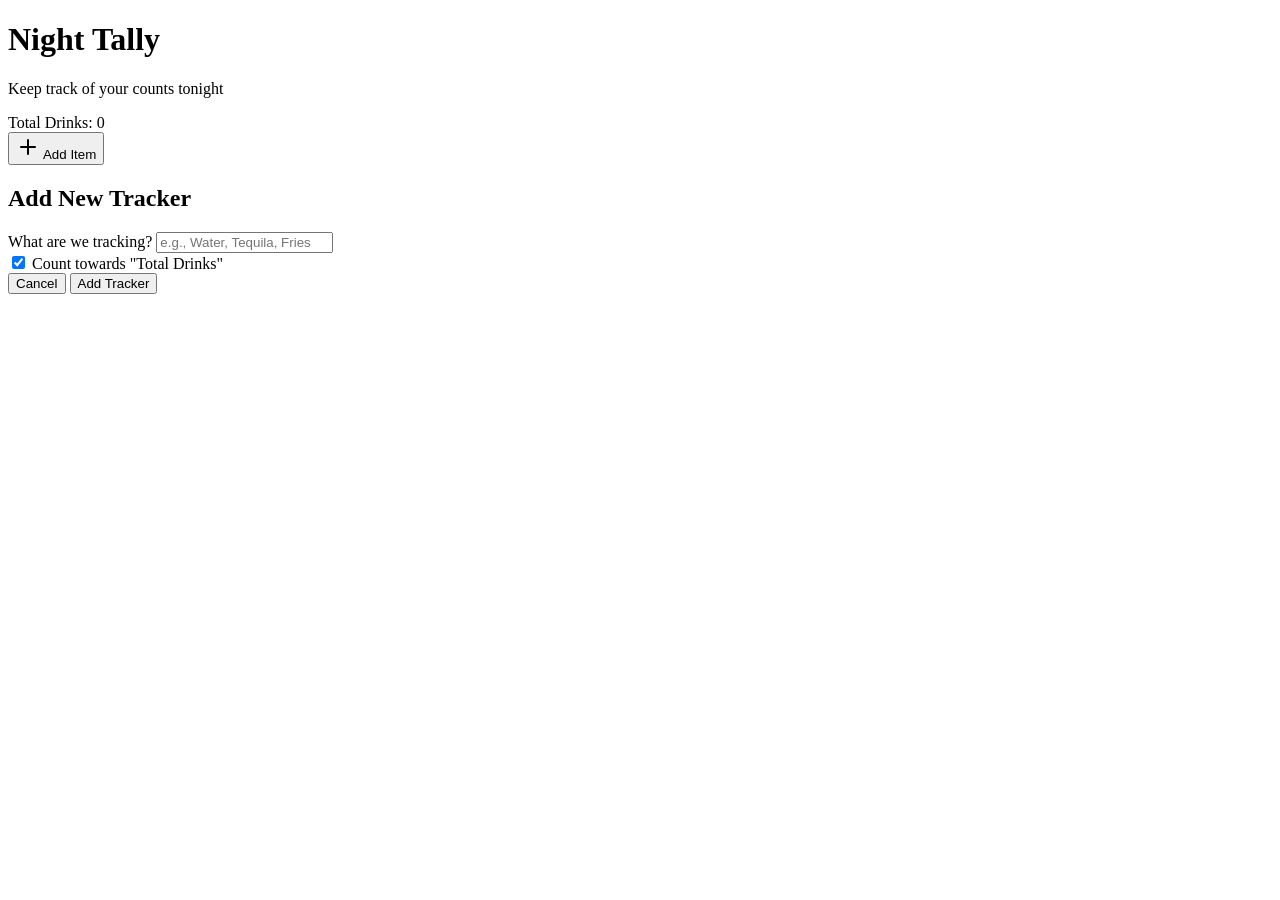
==== night-tally/index.html @ b8900236 "Auto-deploy Night Tally app to subfolder" ====
<!DOCTYPE html>
<html lang="en">
<head>
    <meta charset="UTF-8">
    <meta name="viewport" content="width=device-width, initial-scale=1.0, maximum-scale=1.0, user-scalable=no">
    <title>Night Tally</title>
    <meta name="description" content="A sleek drink and item counter for your night out.">
    <link rel="preconnect" href="https://fonts.googleapis.com">
    <link rel="preconnect" href="https://fonts.gstatic.com" crossorigin>
    <link href="https://fonts.googleapis.com/css2?family=Outfit:wght@300;400;600;800&display=swap" rel="stylesheet">
    <link rel="stylesheet" href="styles.css">
</head>
<body>
    <div class="app-container">
        <header class="header">
            <h1>Night Tally</h1>
            <p>Keep track of your counts tonight</p>
            <div class="total-drinks-badge">Total Drinks: <span id="total-drinks-count">0</span></div>
        </header>

        <main class="tally-grid" id="tally-grid">
            <!-- Items will be generated here by JavaScript -->
        </main>

        <button class="add-item-btn" id="add-item-btn" aria-label="Add new item">
            <svg xmlns="http://www.w3.org/2000/svg" width="24" height="24" viewBox="0 0 24 24" fill="none" stroke="currentColor" stroke-width="2" stroke-linecap="round" stroke-linejoin="round"><line x1="12" y1="5" x2="12" y2="19"></line><line x1="5" y1="12" x2="19" y2="12"></line></svg>
            <span>Add Item</span>
        </button>
    </div>

    <!-- Add Item Modal -->
    <div class="modal-overlay" id="add-modal">
        <div class="modal-content glass-panel">
            <h2>Add New Tracker</h2>
            <div class="form-group">
                <label for="item-name">What are we tracking?</label>
                <input type="text" id="item-name" placeholder="e.g., Water, Tequila, Fries" autocomplete="off">
            </div>
            <div class="form-group check-group">
                <label>
                    <input type="checkbox" id="is-drink" checked>
                    Count towards "Total Drinks"
                </label>
            </div>
            <div class="modal-actions">
                <button class="btn btn-secondary" id="cancel-add-btn">Cancel</button>
                <button class="btn btn-primary" id="confirm-add-btn">Add Tracker</button>
            </div>
        </div>
    </div>

    <script src="script.js"></script>
</body>
</html>
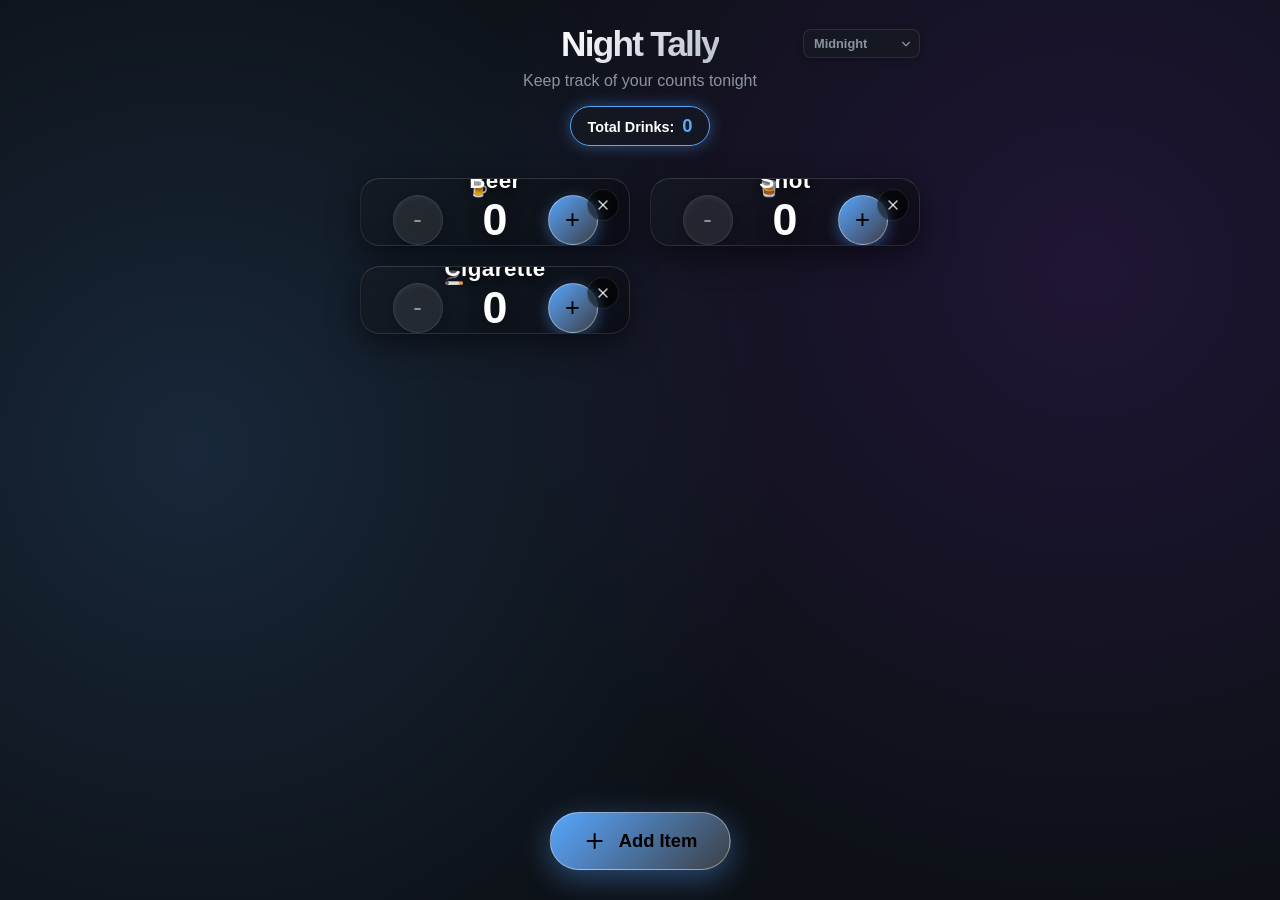
==== commit 4f29486d: "Auto-deploy Night Tally app to subfolder" ====
--- a/night-tally/index.html
+++ b/night-tally/index.html
@@ -2,18 +2,32 @@
 <html lang="en">
 <head>
     <meta charset="UTF-8">
-    <meta name="viewport" content="width=device-width, initial-scale=1.0, maximum-scale=1.0, user-scalable=no">
+    <meta name="viewport" content="width=device-width, initial-scale=1.0, maximum-scale=1.0, user-scalable=no, viewport-fit=cover">
     <title>Night Tally</title>
     <meta name="description" content="A sleek drink and item counter for your night out.">
+    <meta name="theme-color" content="#0d1117">
+    <meta name="apple-mobile-web-app-capable" content="yes">
+    <meta name="apple-mobile-web-app-status-bar-style" content="black-translucent">
+    <link rel="manifest" href="manifest.json">
     <link rel="preconnect" href="https://fonts.googleapis.com">
     <link rel="preconnect" href="https://fonts.gstatic.com" crossorigin>
     <link href="https://fonts.googleapis.com/css2?family=Outfit:wght@300;400;600;800&display=swap" rel="stylesheet">
     <link rel="stylesheet" href="styles.css">
 </head>
-<body>
+<body class="theme-midnight">
     <div class="app-container">
         <header class="header">
-            <h1>Night Tally</h1>
+            <div class="header-top">
+                <h1>Night Tally</h1>
+                <div class="theme-selector">
+                    <select id="theme-dropdown" aria-label="Select theme">
+                        <option value="theme-midnight">Midnight</option>
+                        <option value="theme-neon">Neon Glow</option>
+                        <option value="theme-sunset">Sunset Vibes</option>
+                        <option value="theme-ocean">Deep Ocean</option>
+                    </select>
+                </div>
+            </div>
             <p>Keep track of your counts tonight</p>
             <div class="total-drinks-badge">Total Drinks: <span id="total-drinks-count">0</span></div>
         </header>
@@ -50,5 +64,15 @@
     </div>
 
     <script src="script.js"></script>
+    <script>
+        // Register Service Worker for offline capability & auto-updates
+        if ('serviceWorker' in navigator) {
+            window.addEventListener('load', () => {
+                navigator.serviceWorker.register('./sw.js')
+                    .then(reg => console.log('Service Worker registered', reg))
+                    .catch(err => console.error('Service Worker registration failed', err));
+            });
+        }
+    </script>
 </body>
 </html>
--- a/night-tally/styles.css
+++ b/night-tally/styles.css
@@ -0,0 +1,547 @@
+:root {
+    /* Default variables (Midnight Theme) */
+    --bg-color: #0d1117;
+    --text-primary: #ffffff;
+    --text-secondary: #8b949e;
+    --accent-color: #58a6ff;
+    --accent-glow: rgba(88, 166, 255, 0.4);
+    --danger-color: #ff5555;
+    
+    --glass-bg: rgba(22, 27, 34, 0.65);
+    --glass-border: rgba(255, 255, 255, 0.1);
+    --glass-highlight: rgba(255, 255, 255, 0.08);
+    --shadow-color: rgba(0, 0, 0, 0.5);
+    
+    --card-radius: 20px;
+    --button-radius: 12px;
+
+    /* Background Orbs */
+    --orb-1: rgba(88, 166, 255, 0.15);
+    --orb-2: rgba(138, 43, 226, 0.15);
+}
+
+/* Themes */
+body.theme-midnight {
+    --bg-color: #0d1117;
+    --accent-color: #58a6ff;
+    --accent-glow: rgba(88, 166, 255, 0.4);
+    --orb-1: rgba(88, 166, 255, 0.15);
+    --orb-2: rgba(138, 43, 226, 0.15);
+}
+
+body.theme-neon {
+    --bg-color: #050505;
+    --accent-color: #00ffcc;
+    --accent-glow: rgba(0, 255, 204, 0.5);
+    --glass-bg: rgba(15, 15, 15, 0.7);
+    --orb-1: rgba(0, 255, 204, 0.2);
+    --orb-2: rgba(255, 0, 255, 0.15);
+    --danger-color: #ff0055;
+}
+
+body.theme-sunset {
+    --bg-color: #1a0f14;
+    --accent-color: #ff7e67;
+    --accent-glow: rgba(255, 126, 103, 0.5);
+    --glass-bg: rgba(30, 15, 20, 0.6);
+    --orb-1: rgba(255, 100, 50, 0.2);
+    --orb-2: rgba(200, 50, 150, 0.15);
+    --danger-color: #ff4757;
+}
+
+body.theme-ocean {
+    --bg-color: #021024;
+    --accent-color: #05d5ff;
+    --accent-glow: rgba(5, 213, 255, 0.4);
+    --glass-bg: rgba(5, 25, 50, 0.6);
+    --orb-1: rgba(5, 213, 255, 0.15);
+    --orb-2: rgba(0, 80, 200, 0.2);
+    --danger-color: #ff6b81;
+}
+
+* {
+    box-sizing: border-box;
+    margin: 0;
+    padding: 0;
+    -webkit-tap-highlight-color: transparent;
+}
+
+body {
+    font-family: 'Outfit', -apple-system, BlinkMacSystemFont, sans-serif;
+    background-color: var(--bg-color);
+    color: var(--text-primary);
+    min-height: 100vh;
+    display: flex;
+    justify-content: center;
+    background-image: 
+        radial-gradient(circle at 15% 50%, var(--orb-1) 0%, transparent 50%),
+        radial-gradient(circle at 85% 30%, var(--orb-2) 0%, transparent 50%);
+    background-attachment: fixed;
+    overflow-x: hidden;
+    transition: background-color 0.5s ease;
+}
+
+.app-container {
+    width: 100%;
+    max-width: 600px;
+    padding: 24px 20px 100px;
+    display: flex;
+    flex-direction: column;
+    gap: 32px;
+}
+
+/* Typography & Header */
+.header {
+    text-align: center;
+    animation: fadeInDown 0.6s cubic-bezier(0.2, 0.8, 0.2, 1);
+}
+
+.header-top {
+    display: flex;
+    align-items: center;
+    justify-content: space-between;
+    margin-bottom: 8px;
+    position: relative;
+}
+
+.header-top h1 {
+    font-size: 2.2rem;
+    font-weight: 800;
+    letter-spacing: -0.05em;
+    background: linear-gradient(135deg, #fff, #b9c1cb);
+    -webkit-background-clip: text;
+    -webkit-text-fill-color: transparent;
+    margin: 0 auto; /* Center it */
+}
+
+/* Theme Switcher */
+.theme-selector {
+    position: absolute;
+    right: 0;
+    top: 5px;
+}
+
+#theme-dropdown {
+    background: var(--glass-bg);
+    color: var(--text-secondary);
+    border: 1px solid var(--glass-border);
+    padding: 6px 10px;
+    border-radius: 8px;
+    font-family: inherit;
+    font-size: 0.8rem;
+    font-weight: 600;
+    outline: none;
+    cursor: pointer;
+    backdrop-filter: blur(5px);
+    -webkit-backdrop-filter: blur(5px);
+    appearance: none;
+    box-shadow: 0 2px 10px rgba(0,0,0,0.2);
+    /* Custom arrow */
+    background-image: url("data:image/svg+xml;charset=UTF-8,%3csvg xmlns='http://www.w3.org/2000/svg' viewBox='0 0 24 24' fill='none' stroke='%238b949e' stroke-width='2' stroke-linecap='round' stroke-linejoin='round'%3e%3cpolyline points='6 9 12 15 18 9'%3e%3c/polyline%3e%3c/svg%3e");
+    background-repeat: no-repeat;
+    background-position: right 6px center;
+    background-size: 14px;
+    padding-right: 24px;
+    transition: all 0.2s ease;
+}
+
+#theme-dropdown:hover {
+    color: var(--text-primary);
+    border-color: var(--accent-color);
+}
+
+#theme-dropdown option {
+    background-color: var(--bg-color);
+    color: var(--text-primary);
+}
+
+.header p {
+    color: var(--text-secondary);
+    font-size: 1rem;
+    margin-bottom: 16px;
+}
+
+.total-drinks-badge {
+    display: inline-block;
+    background: var(--glass-bg);
+    border: 1px solid var(--accent-color);
+    padding: 8px 16px;
+    border-radius: 99px;
+    font-size: 0.9rem;
+    font-weight: 600;
+    color: var(--text-primary);
+    box-shadow: 0 0 15px var(--accent-glow);
+    backdrop-filter: blur(10px);
+    -webkit-backdrop-filter: blur(10px);
+    transition: all 0.3s ease;
+}
+
+.total-drinks-badge span {
+    font-size: 1.15rem;
+    font-weight: 800;
+    margin-left: 4px;
+    color: var(--accent-color);
+}
+
+/* Grid & Cards */
+.tally-grid {
+    display: grid;
+    grid-template-columns: repeat(auto-fill, minmax(250px, 1fr));
+    gap: 20px;
+}
+
+.glass-panel {
+    background: linear-gradient(145deg, var(--glass-bg), rgba(0,0,0,0.4));
+    backdrop-filter: blur(16px);
+    -webkit-backdrop-filter: blur(16px);
+    border: 1px solid var(--glass-border);
+    border-top: 1px solid rgba(255, 255, 255, 0.15); /* Sleek highlight on top */
+    border-left: 1px solid rgba(255, 255, 255, 0.1);
+    border-radius: var(--card-radius);
+    box-shadow: 0 10px 30px var(--shadow-color);
+}
+
+.tally-card {
+    position: relative;
+    padding: 0; /* Changed for image bleed */
+    display: flex;
+    flex-direction: column;
+    align-items: center;
+    justify-content: flex-start;
+    transform: translateY(0);
+    transition: transform 0.3s cubic-bezier(0.2, 0.8, 0.2, 1), box-shadow 0.3s ease;
+    animation: fadeInUp 0.5s cubic-bezier(0.2, 0.8, 0.2, 1) backwards;
+    overflow: hidden;
+}
+
+.tally-card:hover {
+    transform: translateY(-5px);
+    box-shadow: 0 15px 40px rgba(0, 0, 0, 0.5);
+    border-color: rgba(255, 255, 255, 0.2);
+}
+
+.card-image-wrapper {
+    width: 100%;
+    height: 120px;
+    position: relative;
+    overflow: hidden;
+    background: rgba(0,0,0,0.2);
+}
+
+.card-image-wrapper::after {
+    content: '';
+    position: absolute;
+    bottom: 0;
+    left: 0;
+    right: 0;
+    height: 50%;
+    background: linear-gradient(to top, var(--glass-bg), transparent);
+}
+
+.item-image {
+    width: 100%;
+    height: 100%;
+    object-fit: cover;
+    opacity: 0.85;
+    transition: transform 0.5s ease, opacity 0.3s;
+}
+
+.tally-card:hover .item-image {
+    transform: scale(1.05);
+    opacity: 1;
+}
+
+.card-content {
+    padding: 16px 20px 24px;
+    width: 100%;
+    display: flex;
+    flex-direction: column;
+    align-items: center;
+    gap: 16px;
+    z-index: 2;
+}
+
+.delete-btn {
+    position: absolute;
+    top: 10px;
+    right: 10px;
+    background: rgba(0,0,0,0.5);
+    backdrop-filter: blur(4px);
+    border: 1px solid var(--glass-border);
+    color: rgba(255,255,255,0.8);
+    cursor: pointer;
+    font-size: 1.2rem;
+    width: 32px;
+    height: 32px;
+    display: flex;
+    align-items: center;
+    justify-content: center;
+    border-radius: 50%;
+    transition: all 0.2s ease;
+    z-index: 10;
+}
+
+.delete-btn:hover {
+    color: #fff;
+    background: var(--danger-color);
+    border-color: var(--danger-color);
+    transform: scale(1.1);
+}
+
+.item-name {
+    font-size: 1.4rem;
+    font-weight: 700;
+    letter-spacing: 0.02em;
+    margin-top: -30px; /* Pull into the image area slightly */
+    text-shadow: 0 2px 10px rgba(0,0,0,0.8);
+    z-index: 3;
+}
+
+/* Counter Controls */
+.counter-controls {
+    display: flex;
+    align-items: center;
+    justify-content: center;
+    gap: 20px;
+    width: 100%;
+}
+
+.control-btn {
+    width: 50px;
+    height: 50px;
+    border-radius: 50%;
+    border: none;
+    display: flex;
+    align-items: center;
+    justify-content: center;
+    font-size: 1.6rem;
+    font-weight: 500;
+    cursor: pointer;
+    transition: all 0.2s cubic-bezier(0.4, 0, 0.2, 1);
+    background: var(--glass-highlight);
+    color: var(--text-primary);
+    border: 1px solid var(--glass-border);
+    box-shadow: inset 0 2px 5px rgba(255,255,255,0.05), 0 4px 10px rgba(0,0,0,0.2);
+}
+
+.control-btn:active {
+    transform: scale(0.9);
+}
+
+.control-btn.minus {
+    color: var(--text-secondary);
+}
+
+.control-btn.minus:hover {
+    background: rgba(255, 255, 255, 0.15);
+    color: var(--text-primary);
+}
+
+.control-btn.plus {
+    background: linear-gradient(135deg, var(--accent-color), rgba(255,255,255,0.2));
+    color: #000;
+    border: 1px solid rgba(255,255,255,0.4);
+    box-shadow: 0 4px 15px var(--accent-glow);
+}
+
+.control-btn.plus:hover {
+    box-shadow: 0 6px 20px var(--accent-glow);
+    transform: translateY(-2px);
+    filter: brightness(1.1);
+}
+
+.control-btn.plus:active {
+    transform: translateY(1px) scale(0.95);
+}
+
+.count-display {
+    font-size: 2.8rem;
+    font-weight: 800;
+    width: 65px;
+    text-align: center;
+    font-variant-numeric: tabular-nums;
+    text-shadow: 0 2px 15px rgba(0,0,0,0.5);
+}
+
+/* Floating Action Button */
+.add-item-btn {
+    position: fixed;
+    bottom: 30px;
+    left: 50%;
+    transform: translateX(-50%);
+    background: linear-gradient(135deg, var(--accent-color), rgba(255,255,255,0.2));
+    color: #000;
+    border: 1px solid rgba(255,255,255,0.4);
+    border-radius: 99px;
+    padding: 16px 32px;
+    font-size: 1.15rem;
+    font-weight: 700;
+    font-family: inherit;
+    display: flex;
+    align-items: center;
+    gap: 12px;
+    cursor: pointer;
+    box-shadow: 0 8px 30px var(--accent-glow);
+    transition: all 0.3s cubic-bezier(0.2, 0.8, 0.2, 1);
+    z-index: 10;
+}
+
+.add-item-btn:hover {
+    transform: translateX(-50%) translateY(-5px);
+    box-shadow: 0 15px 40px var(--accent-glow);
+    filter: brightness(1.1);
+}
+
+.add-item-btn:active {
+    transform: translateX(-50%) translateY(2px);
+}
+
+/* Modal */
+.modal-overlay {
+    position: fixed;
+    top: 0;
+    left: 0;
+    right: 0;
+    bottom: 0;
+    background: rgba(0, 0, 0, 0.7);
+    backdrop-filter: blur(10px);
+    -webkit-backdrop-filter: blur(10px);
+    display: flex;
+    align-items: center;
+    justify-content: center;
+    z-index: 100;
+    opacity: 0;
+    pointer-events: none;
+    transition: opacity 0.3s ease;
+}
+
+.modal-overlay.active {
+    opacity: 1;
+    pointer-events: all;
+}
+
+.modal-content {
+    width: 90%;
+    max-width: 400px;
+    padding: 30px;
+    transform: scale(0.95) translateY(20px);
+    transition: transform 0.3s cubic-bezier(0.2, 0.8, 0.2, 1);
+}
+
+.modal-overlay.active .modal-content {
+    transform: scale(1) translateY(0);
+}
+
+.modal-content h2 {
+    margin-bottom: 24px;
+    text-align: center;
+}
+
+.form-group {
+    margin-bottom: 20px;
+}
+
+.form-group label {
+    display: block;
+    margin-bottom: 8px;
+    font-size: 0.95rem;
+    color: var(--text-secondary);
+    font-weight: 500;
+}
+
+.form-group input[type="text"] {
+    width: 100%;
+    background: rgba(0, 0, 0, 0.4);
+    border: 1px solid var(--glass-border);
+    border-radius: var(--button-radius);
+    padding: 16px;
+    color: var(--text-primary);
+    font-family: inherit;
+    font-size: 1.05rem;
+    outline: none;
+    transition: all 0.2s;
+    box-shadow: inset 0 2px 6px rgba(0,0,0,0.5);
+}
+
+.form-group input[type="text"]:focus {
+    border-color: var(--accent-color);
+    box-shadow: inset 0 2px 6px rgba(0,0,0,0.5), 0 0 10px var(--accent-glow);
+}
+
+.check-group label {
+    display: flex;
+    align-items: center;
+    gap: 12px;
+    cursor: pointer;
+    color: var(--text-primary);
+    user-select: none;
+}
+
+.check-group input[type="checkbox"] {
+    width: 22px;
+    height: 22px;
+    accent-color: var(--accent-color);
+    cursor: pointer;
+}
+
+.modal-actions {
+    display: flex;
+    gap: 15px;
+    margin-top: 30px;
+}
+
+.btn {
+    flex: 1;
+    padding: 15px;
+    border: none;
+    border-radius: var(--button-radius);
+    font-family: inherit;
+    font-size: 1.05rem;
+    font-weight: 600;
+    cursor: pointer;
+    transition: all 0.2s;
+}
+
+.btn-secondary {
+    background: rgba(255,255,255,0.05);
+    border: 1px solid rgba(255,255,255,0.1);
+    color: var(--text-primary);
+}
+
+.btn-secondary:hover {
+    background: rgba(255, 255, 255, 0.15);
+}
+
+.btn-primary {
+    background: linear-gradient(135deg, var(--accent-color), rgba(255,255,255,0.2));
+    border: 1px solid rgba(255,255,255,0.2);
+    color: #000;
+    box-shadow: 0 4px 15px var(--accent-glow);
+}
+
+.btn-primary:hover {
+    filter: brightness(1.1);
+    transform: translateY(-2px);
+    box-shadow: 0 6px 20px var(--accent-glow);
+}
+
+/* Animations */
+@keyframes fadeInUp {
+    from { opacity: 0; transform: translateY(20px); }
+    to { opacity: 1; transform: translateY(0); }
+}
+
+@keyframes fadeInDown {
+    from { opacity: 0; transform: translateY(-20px); }
+    to { opacity: 1; transform: translateY(0); }
+}
+
+.pop-anim {
+    animation: pop 0.4s cubic-bezier(0.175, 0.885, 0.32, 1.275);
+}
+
+@keyframes pop {
+    0% { transform: scale(1); }
+    40% { transform: scale(1.35); color: var(--accent-color); text-shadow: 0 0 20px var(--accent-color); }
+    100% { transform: scale(1); }
+}
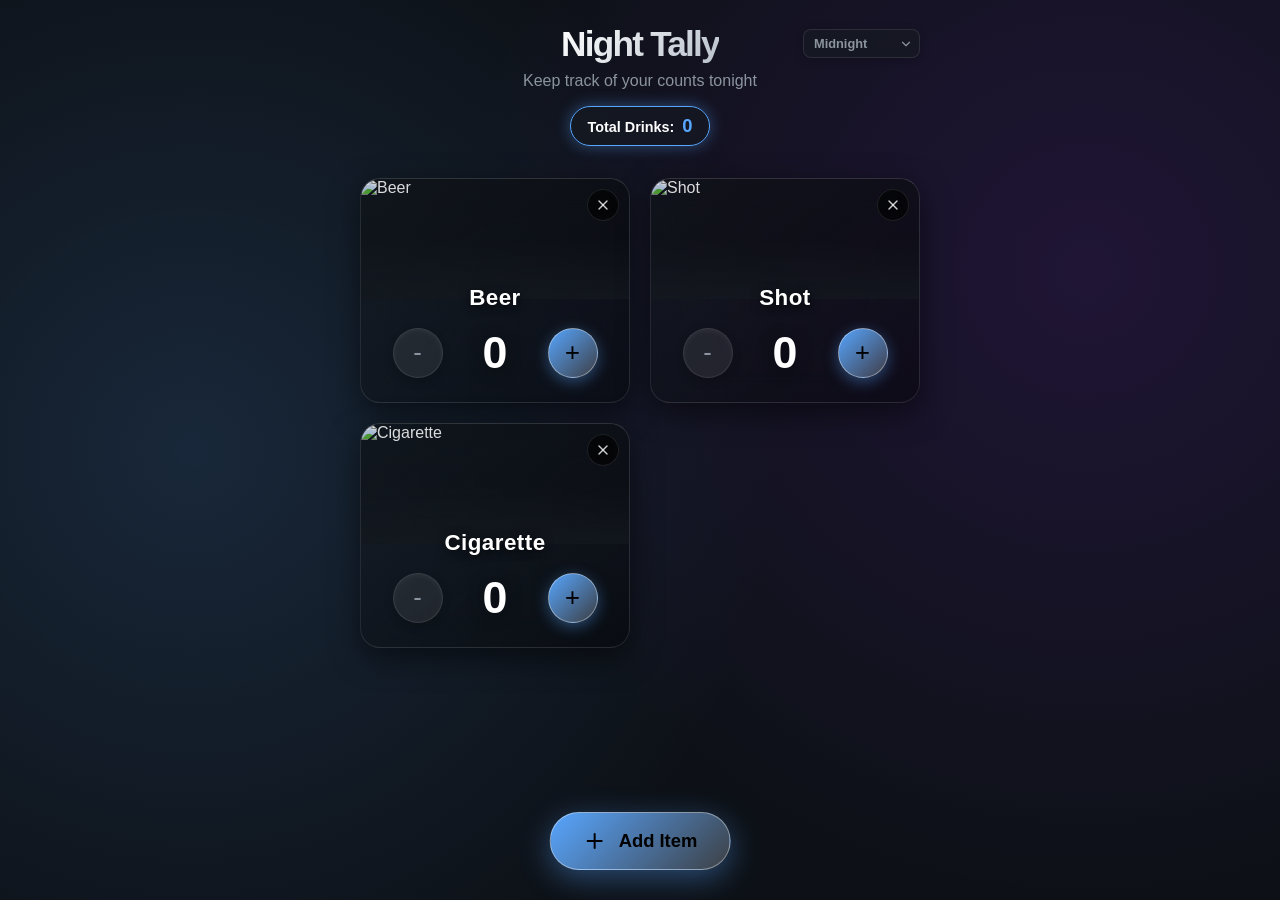
==== commit 0f83c9ee: "Auto-deploy Night Tally app to subfolder" ====
--- a/night-tally/index.html
+++ b/night-tally/index.html
@@ -44,21 +44,32 @@
 
     <!-- Add Item Modal -->
     <div class="modal-overlay" id="add-modal">
-        <div class="modal-content glass-panel">
-            <h2>Add New Tracker</h2>
-            <div class="form-group">
-                <label for="item-name">What are we tracking?</label>
-                <input type="text" id="item-name" placeholder="e.g., Water, Tequila, Fries" autocomplete="off">
+        <div class="modal-content glass-panel" id="modal-container">
+            <div class="modal-header">
+                <h2>Add Tracker</h2>
+                <button class="close-modal-btn" id="cancel-add-btn" aria-label="Close">&times;</button>
             </div>
-            <div class="form-group check-group">
-                <label>
-                    <input type="checkbox" id="is-drink" checked>
-                    Count towards "Total Drinks"
-                </label>
+            
+            <div class="search-container">
+                <svg class="search-icon" xmlns="http://www.w3.org/2000/svg" width="18" height="18" viewBox="0 0 24 24" fill="none" stroke="currentColor" stroke-width="2" stroke-linecap="round" stroke-linejoin="round"><circle cx="11" cy="11" r="8"></circle><line x1="21" y1="21" x2="16.65" y2="16.65"></line></svg>
+                <input type="search" id="item-search" placeholder="Search drinks & items..." autocomplete="off">
             </div>
-            <div class="modal-actions">
-                <button class="btn btn-secondary" id="cancel-add-btn">Cancel</button>
-                <button class="btn btn-primary" id="confirm-add-btn">Add Tracker</button>
+
+            <div class="catalog-container">
+                <div class="catalog-list" id="catalog-list">
+                    <!-- Catalog items generated by JS -->
+                </div>
+                
+                <div class="custom-item-container hidden" id="custom-item-container">
+                    <p class="custom-hint">Not found? Add it as a custom item:</p>
+                    <div class="form-group check-group">
+                        <label>
+                            <input type="checkbox" id="is-drink" checked>
+                            Count towards "Total Drinks"
+                        </label>
+                    </div>
+                    <button class="btn btn-primary" id="confirm-add-btn">Add "<span id="custom-term"></span>"</button>
+                </div>
             </div>
         </div>
     </div>
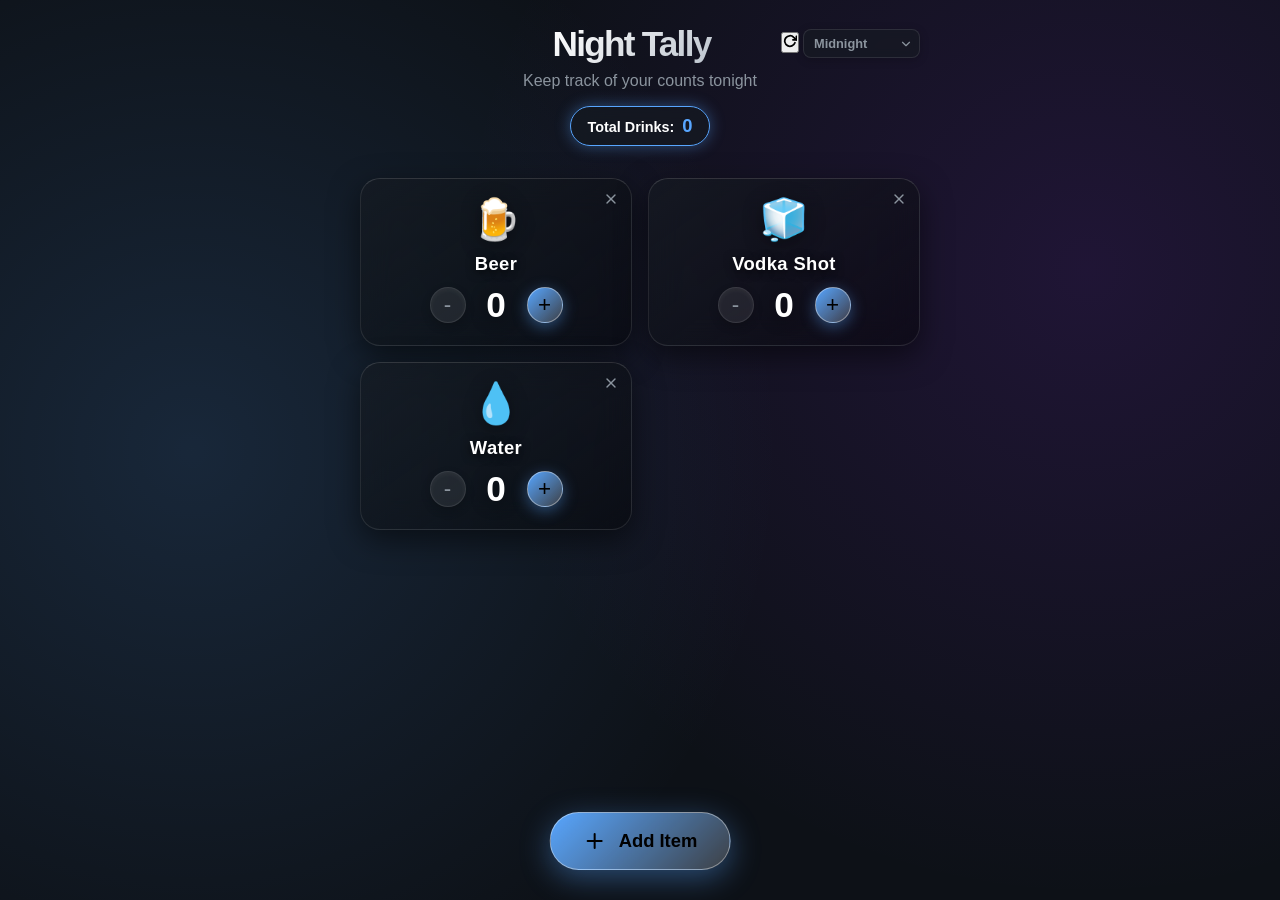
==== commit 11b0a46e: "Auto-deploy Night Tally app to subfolder" ====
--- a/night-tally/index.html
+++ b/night-tally/index.html
@@ -18,8 +18,11 @@
     <div class="app-container">
         <header class="header">
             <div class="header-top">
-                <h1>Night Tally</h1>
+                <h1>Night Tally <span id="version-tag" style="font-size: 0.7rem; vertical-align: middle; opacity: 0.5;">v4</span></h1>
                 <div class="theme-selector">
+                    <button id="refresh-app-btn" class="refresh-btn" title="Force Update">
+                        <svg xmlns="http://www.w3.org/2000/svg" width="14" height="14" viewBox="0 0 24 24" fill="none" stroke="currentColor" stroke-width="3" stroke-linecap="round" stroke-linejoin="round"><path d="M23 4v6h-6"></path><path d="M20.49 15a9 9 0 1 1-2.12-9.36L23 10"></path></svg>
+                    </button>
                     <select id="theme-dropdown" aria-label="Select theme">
                         <option value="theme-midnight">Midnight</option>
                         <option value="theme-neon">Neon Glow</option>
--- a/night-tally/styles.css
+++ b/night-tally/styles.css
@@ -186,8 +186,8 @@
 /* Grid & Cards */
 .tally-grid {
     display: grid;
-    grid-template-columns: repeat(auto-fill, minmax(250px, 1fr));
-    gap: 20px;
+    grid-template-columns: repeat(2, 1fr); /* Force 2 columns always for 1/4 screen size */
+    gap: 16px;
 }
 
 .glass-panel {
@@ -203,11 +203,12 @@
 
 .tally-card {
     position: relative;
-    padding: 0; /* Changed for image bleed */
+    padding: 20px 12px;
     display: flex;
     flex-direction: column;
     align-items: center;
-    justify-content: flex-start;
+    justify-content: center;
+    gap: 12px;
     transform: translateY(0);
     transition: transform 0.3s cubic-bezier(0.2, 0.8, 0.2, 1), box-shadow 0.3s ease;
     animation: fadeInUp 0.5s cubic-bezier(0.2, 0.8, 0.2, 1) backwards;
@@ -220,59 +221,39 @@
     border-color: rgba(255, 255, 255, 0.2);
 }
 
-.card-image-wrapper {
+.item-icon {
+    font-size: 2.5rem;
+    line-height: 1;
+    margin-bottom: 4px;
+    display: inline-block;
+    filter: drop-shadow(0 4px 10px rgba(0,0,0,0.4));
+    transition: transform 0.3s cubic-bezier(0.175, 0.885, 0.32, 1.275);
+}
+
+.tally-card:hover .item-icon {
+    transform: scale(1.15) rotate(5deg);
+}
+
+.card-content {
     width: 100%;
-    height: 120px;
-    position: relative;
-    overflow: hidden;
-    background: rgba(0,0,0,0.2);
-}
-
-.card-image-wrapper::after {
-    content: '';
-    position: absolute;
-    bottom: 0;
-    left: 0;
-    right: 0;
-    height: 50%;
-    background: linear-gradient(to top, var(--glass-bg), transparent);
-}
-
-.item-image {
-    width: 100%;
-    height: 100%;
-    object-fit: cover;
-    opacity: 0.85;
-    transition: transform 0.5s ease, opacity 0.3s;
-}
-
-.tally-card:hover .item-image {
-    transform: scale(1.05);
-    opacity: 1;
-}
-
-.card-content {
-    padding: 16px 20px 24px;
-    width: 100%;
     display: flex;
     flex-direction: column;
     align-items: center;
-    gap: 16px;
+    gap: 10px;
     z-index: 2;
 }
 
 .delete-btn {
     position: absolute;
-    top: 10px;
-    right: 10px;
-    background: rgba(0,0,0,0.5);
-    backdrop-filter: blur(4px);
-    border: 1px solid var(--glass-border);
-    color: rgba(255,255,255,0.8);
+    top: 8px;
+    right: 8px;
+    background: transparent;
+    border: none;
+    color: var(--text-secondary);
     cursor: pointer;
-    font-size: 1.2rem;
-    width: 32px;
-    height: 32px;
+    font-size: 1rem;
+    width: 24px;
+    height: 24px;
     display: flex;
     align-items: center;
     justify-content: center;
@@ -282,19 +263,19 @@
 }
 
 .delete-btn:hover {
-    color: #fff;
-    background: var(--danger-color);
-    border-color: var(--danger-color);
-    transform: scale(1.1);
+    color: var(--danger-color);
+    background: rgba(255, 85, 85, 0.1);
+    transform: scale(1.1) rotate(90deg);
 }
 
 .item-name {
-    font-size: 1.4rem;
+    font-size: 1.15rem;
     font-weight: 700;
     letter-spacing: 0.02em;
-    margin-top: -30px; /* Pull into the image area slightly */
     text-shadow: 0 2px 10px rgba(0,0,0,0.8);
     z-index: 3;
+    text-align: center;
+    line-height: 1.2;
 }
 
 /* Counter Controls */
@@ -302,19 +283,19 @@
     display: flex;
     align-items: center;
     justify-content: center;
-    gap: 20px;
+    gap: 8px;
     width: 100%;
 }
 
 .control-btn {
-    width: 50px;
-    height: 50px;
+    width: 36px;
+    height: 36px;
     border-radius: 50%;
     border: none;
     display: flex;
     align-items: center;
     justify-content: center;
-    font-size: 1.6rem;
+    font-size: 1.4rem;
     font-weight: 500;
     cursor: pointer;
     transition: all 0.2s cubic-bezier(0.4, 0, 0.2, 1);
@@ -355,9 +336,9 @@
 }
 
 .count-display {
-    font-size: 2.8rem;
+    font-size: 2.2rem;
     font-weight: 800;
-    width: 65px;
+    width: 45px;
     text-align: center;
     font-variant-numeric: tabular-nums;
     text-shadow: 0 2px 15px rgba(0,0,0,0.5);
@@ -396,18 +377,18 @@
     transform: translateX(-50%) translateY(2px);
 }
 
-/* Modal */
+/* Modal Redesign */
 .modal-overlay {
     position: fixed;
     top: 0;
     left: 0;
     right: 0;
     bottom: 0;
-    background: rgba(0, 0, 0, 0.7);
-    backdrop-filter: blur(10px);
-    -webkit-backdrop-filter: blur(10px);
-    display: flex;
-    align-items: center;
+    background: rgba(0, 0, 0, 0.8);
+    backdrop-filter: blur(15px);
+    -webkit-backdrop-filter: blur(15px);
+    display: flex;
+    align-items: flex-end; /* Mobile friendly bottom sheet */
     justify-content: center;
     z-index: 100;
     opacity: 0;
@@ -415,46 +396,93 @@
     transition: opacity 0.3s ease;
 }
 
+@media (min-width: 600px) {
+    .modal-overlay {
+        align-items: center;
+    }
+}
+
 .modal-overlay.active {
     opacity: 1;
     pointer-events: all;
 }
 
 .modal-content {
-    width: 90%;
-    max-width: 400px;
-    padding: 30px;
-    transform: scale(0.95) translateY(20px);
-    transition: transform 0.3s cubic-bezier(0.2, 0.8, 0.2, 1);
+    width: 100%;
+    max-width: 500px;
+    max-height: 85vh;
+    padding: 0;
+    display: flex;
+    flex-direction: column;
+    transform: translateY(100%);
+    transition: transform 0.4s cubic-bezier(0.175, 0.885, 0.32, 1);
+    border-radius: 24px 24px 0 0;
+}
+
+@media (min-width: 600px) {
+    .modal-content {
+        border-radius: 24px;
+        transform: scale(0.95) translateY(20px);
+    }
 }
 
 .modal-overlay.active .modal-content {
-    transform: scale(1) translateY(0);
-}
-
-.modal-content h2 {
-    margin-bottom: 24px;
-    text-align: center;
-}
-
-.form-group {
-    margin-bottom: 20px;
-}
-
-.form-group label {
-    display: block;
-    margin-bottom: 8px;
-    font-size: 0.95rem;
-    color: var(--text-secondary);
-    font-weight: 500;
-}
-
-.form-group input[type="text"] {
+    transform: translateY(0);
+}
+
+@media (min-width: 600px) {
+    .modal-overlay.active .modal-content {
+        transform: scale(1) translateY(0);
+    }
+}
+
+.modal-header {
+    display: flex;
+    justify-content: space-between;
+    align-items: center;
+    padding: 24px 24px 16px;
+    border-bottom: 1px solid var(--glass-border);
+}
+
+.modal-header h2 {
+    margin: 0;
+    font-size: 1.5rem;
+}
+
+.close-modal-btn {
+    background: transparent;
+    border: none;
+    color: var(--text-secondary);
+    font-size: 2rem;
+    cursor: pointer;
+    line-height: 1;
+    transition: color 0.2s;
+}
+
+.close-modal-btn:hover {
+    color: var(--text-primary);
+}
+
+.search-container {
+    position: relative;
+    padding: 16px 24px;
+    border-bottom: 1px solid var(--glass-border);
+}
+
+.search-icon {
+    position: absolute;
+    left: 40px;
+    top: 50%;
+    transform: translateY(-50%);
+    color: var(--text-secondary);
+}
+
+.search-container input[type="search"] {
     width: 100%;
     background: rgba(0, 0, 0, 0.4);
     border: 1px solid var(--glass-border);
     border-radius: var(--button-radius);
-    padding: 16px;
+    padding: 14px 16px 14px 44px;
     color: var(--text-primary);
     font-family: inherit;
     font-size: 1.05rem;
@@ -463,31 +491,98 @@
     box-shadow: inset 0 2px 6px rgba(0,0,0,0.5);
 }
 
-.form-group input[type="text"]:focus {
+.search-container input[type="search"]:focus {
     border-color: var(--accent-color);
     box-shadow: inset 0 2px 6px rgba(0,0,0,0.5), 0 0 10px var(--accent-glow);
 }
 
-.check-group label {
-    display: flex;
-    align-items: center;
+.catalog-container {
+    overflow-y: auto;
+    padding: 16px 24px 32px;
+    flex-grow: 1;
+    
+    /* Scrollbar styling */
+    scrollbar-width: thin;
+    scrollbar-color: var(--glass-border) transparent;
+}
+
+.catalog-container::-webkit-scrollbar {
+    width: 6px;
+}
+.catalog-container::-webkit-scrollbar-track {
+    background: transparent;
+}
+.catalog-container::-webkit-scrollbar-thumb {
+    background-color: var(--glass-border);
+    border-radius: 10px;
+}
+
+.catalog-list {
+    display: grid;
+    grid-template-columns: repeat(2, 1fr);
     gap: 12px;
+}
+
+.catalog-item {
+    display: flex;
+    flex-direction: column;
+    align-items: center;
+    text-align: center;
+    gap: 8px;
+    padding: 16px 12px;
+    background: var(--glass-highlight);
+    border: 1px solid var(--glass-border);
+    border-radius: var(--button-radius);
     cursor: pointer;
-    color: var(--text-primary);
-    user-select: none;
-}
-
-.check-group input[type="checkbox"] {
-    width: 22px;
-    height: 22px;
-    accent-color: var(--accent-color);
-    cursor: pointer;
-}
-
-.modal-actions {
-    display: flex;
-    gap: 15px;
-    margin-top: 30px;
+    transition: all 0.2s ease;
+}
+
+.catalog-item:hover {
+    background: rgba(255,255,255,0.1);
+    transform: translateY(-2px);
+    border-color: var(--accent-glow);
+}
+
+.catalog-item .item-icon {
+    font-size: 2rem;
+    margin-bottom: 4px;
+    filter: none;
+}
+
+.catalog-item .item-details {
+    flex-grow: 1;
+}
+
+.catalog-item .item-name {
+    font-size: 1rem;
+    font-weight: 600;
+    margin-top: 0;
+    text-shadow: none;
+    line-height: 1.2;
+}
+
+.catalog-item .item-type {
+    font-size: 0.8rem;
+    color: var(--text-secondary);
+}
+
+.hidden {
+    display: none !important;
+}
+
+.custom-item-container {
+    margin-top: 24px;
+    padding-top: 24px;
+    border-top: 1px dashed var(--glass-border);
+    display: flex;
+    flex-direction: column;
+    gap: 16px;
+}
+
+.custom-hint {
+    color: var(--text-secondary);
+    font-size: 0.9rem;
+    text-align: center;
 }
 
 .btn {
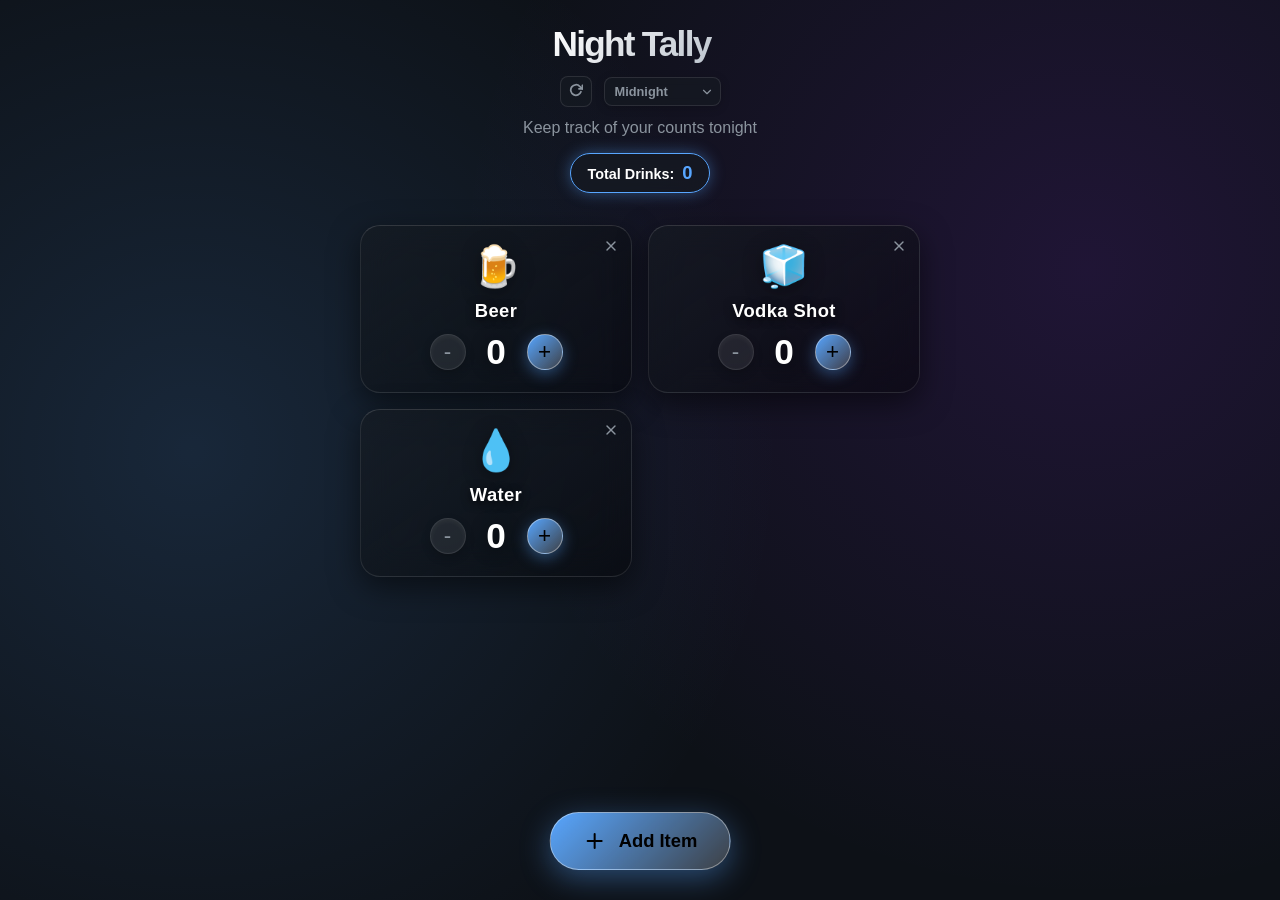
==== commit 56190e5c: "Auto-deploy Night Tally app to subfolder" ====
--- a/night-tally/index.html
+++ b/night-tally/index.html
@@ -18,7 +18,7 @@
     <div class="app-container">
         <header class="header">
             <div class="header-top">
-                <h1>Night Tally <span id="version-tag" style="font-size: 0.7rem; vertical-align: middle; opacity: 0.5;">v4</span></h1>
+                <h1>Night Tally <span id="version-tag" style="font-size: 0.7rem; vertical-align: middle; opacity: 0.5;">v6</span></h1>
                 <div class="theme-selector">
                     <button id="refresh-app-btn" class="refresh-btn" title="Force Update">
                         <svg xmlns="http://www.w3.org/2000/svg" width="14" height="14" viewBox="0 0 24 24" fill="none" stroke="currentColor" stroke-width="3" stroke-linecap="round" stroke-linejoin="round"><path d="M23 4v6h-6"></path><path d="M20.49 15a9 9 0 1 1-2.12-9.36L23 10"></path></svg>
--- a/night-tally/styles.css
+++ b/night-tally/styles.css
@@ -98,10 +98,10 @@
 
 .header-top {
     display: flex;
-    align-items: center;
-    justify-content: space-between;
-    margin-bottom: 8px;
-    position: relative;
+    flex-direction: column;
+    align-items: center;
+    gap: 12px;
+    margin-bottom: 12px;
 }
 
 .header-top h1 {
@@ -116,9 +116,10 @@
 
 /* Theme Switcher */
 .theme-selector {
-    position: absolute;
-    right: 0;
-    top: 5px;
+    display: flex;
+    align-items: center;
+    gap: 8px;
+    z-index: 5;
 }
 
 #theme-dropdown {
@@ -143,6 +144,24 @@
     background-size: 14px;
     padding-right: 24px;
     transition: all 0.2s ease;
+}
+
+.refresh-btn {
+    background: var(--glass-bg);
+    color: var(--text-secondary);
+    border: 1px solid var(--glass-border);
+    padding: 6px 8px;
+    border-radius: 8px;
+    cursor: pointer;
+    margin-right: 4px;
+    vertical-align: middle;
+    transition: all 0.2s ease;
+}
+
+.refresh-btn:hover {
+    color: var(--accent-color);
+    border-color: var(--accent-color);
+    transform: rotate(45deg);
 }
 
 #theme-dropdown:hover {
